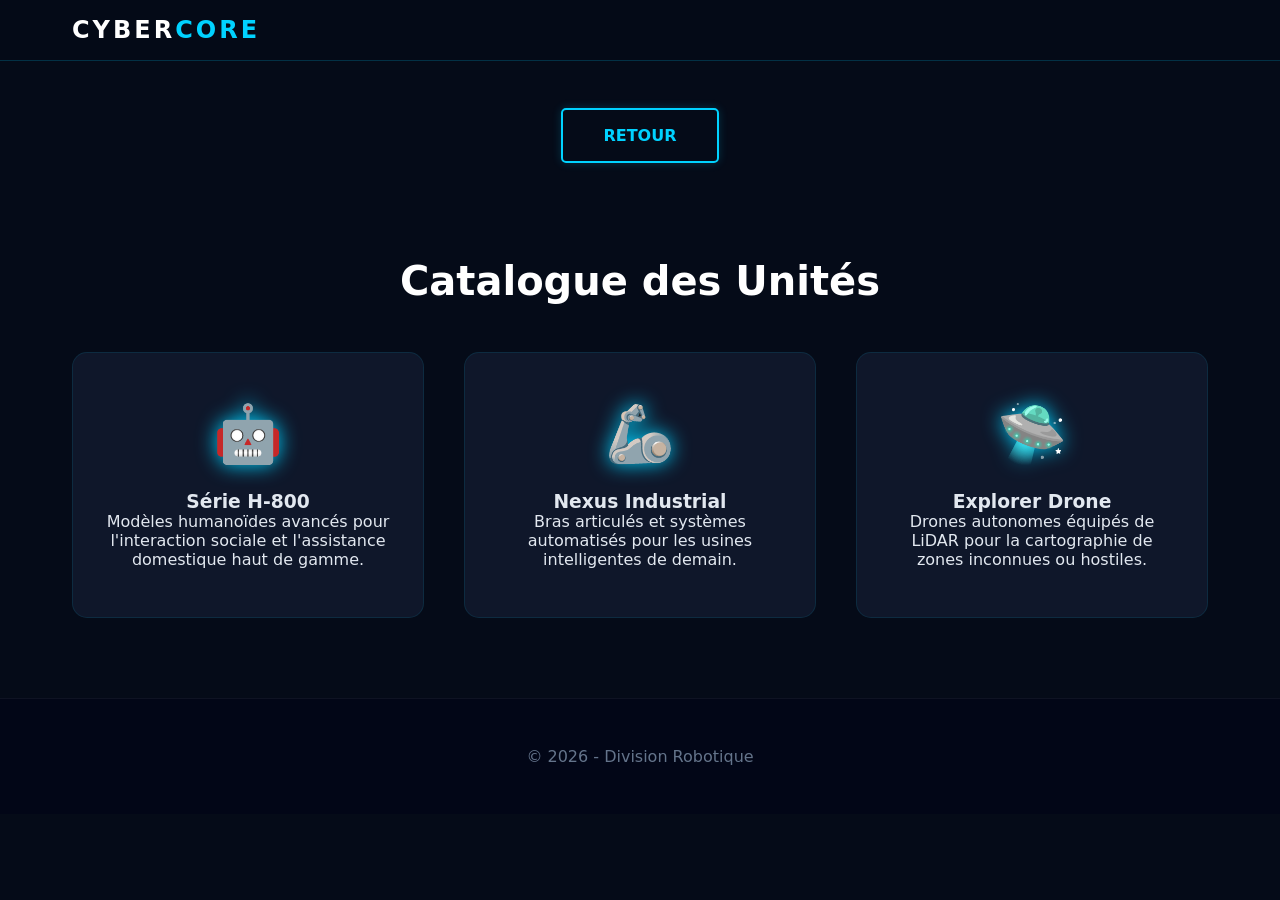
==== page1.html @ 7405a137 "Add files via upload" ====
<!DOCTYPE html>
<html lang="fr">
<head>
    <meta charset="UTF-8">
    <meta name="viewport" content="width=device-width, initial-scale=1.0">
    <title>Unités - CyberCore</title>
    <link rel="stylesheet" href="style.css">
</head>
<body>
    
    <header>
        <nav class="navbar">
            <div class="logo">CYBER<span>CORE</span></div>
           
        </nav>
    </header>

   <div class="center-container">
    <a href="index.html" class="btn-glow">RETOUR</a>
</div>

    <section class="container fade-in">
        <h2 class="section-title">Catalogue des Unités</h2>
        <div class="cards-grid">
            <div class="card">
                <div class="icon">🤖</div>
                <h3>Série H-800</h3>
                <p>Modèles humanoïdes avancés pour l'interaction sociale et l'assistance domestique haut de gamme.</p>
            </div>
            <div class="card">
                <div class="icon">🦾</div>
                <h3>Nexus Industrial</h3>
                <p>Bras articulés et systèmes automatisés pour les usines intelligentes de demain.</p>
            </div>
            <div class="card">
                <div class="icon">🛸</div>
                <h3>Explorer Drone</h3>
                <p>Drones autonomes équipés de LiDAR pour la cartographie de zones inconnues ou hostiles.</p>
            </div>
        </div>
    </section>

    <footer><p>&copy; 2026 - Division Robotique</p></footer>
    <script src="script.js"></script>
</body>
</html>
---- style.css ----
:root {
    --primary-color: #00d2ff; 
    --secondary-color: #3a7bd5; 
    --bg-dark: #050b18; 
    --card-bg: #0f172a; 
    --text-light: #e2e8f0;
}



:root {
    --primary-color: #00d2ff; 
    --secondary-color: #3a7bd5;
    --bg-dark: #050b18;
    --card-bg: #0f172a;
    --text-light: #e2e8f0;
    
    --matrix-green: #00ff66; 
}


body.matrix-mode {
    --primary-color: var(--matrix-green);
    --secondary-color: #009933;
    background-gradient: radial-gradient(circle at center, #051a0e 0%, #020604 100%);
}

* {
    margin: 0;
    padding: 0;
    box-sizing: border-box;
    font-family: 'Inter', system-ui, sans-serif;
}

body {
    background-color: var(--bg-dark);
    color: var(--text-light);
    overflow-x: hidden;
}


header {
    background: rgba(5, 11, 24, 0.9);
    backdrop-filter: blur(10px);
    padding: 1rem 0;
    position: sticky;
    top: 0;
    z-index: 1000;
    border-bottom: 1px solid rgba(0, 210, 255, 0.2);
}

.navbar {
    display: flex;
    justify-content: space-between;
    align-items: center;
    max-width: 1200px;
    margin: 0 auto;
    padding: 0 2rem;
}

.logo {
    font-size: 1.5rem;
    font-weight: bold;
    letter-spacing: 3px;
    color: #fff;
}

.logo span { color: var(--primary-color); }

.nav-links { display: flex; list-style: none; }

.nav-links a {
    color: var(--text-light);
    text-decoration: none;
    margin-left: 2rem;
    position: relative;
    transition: 0.3s;
    text-transform: uppercase;
    font-size: 0.9rem;
}

.nav-links a::after {
    content: '';
    position: absolute;
    width: 0;
    height: 2px;
    bottom: -5px;
    left: 0;
    background: var(--primary-color);
    transition: width 0.3s;
}

.nav-links a:hover::after { width: 100%; }


.hero {
    height: 80vh;
    display: flex;
    align-items: center;
    justify-content: center;
    
    background: radial-gradient(circle at center, #112240 0%, #050b18 100%);
}

.hero-content {
    text-align: center;
    max-width: 800px;
}

.hero-content h1 {
    font-size: 4rem;
    margin-bottom: 1rem;
    animation: slideDown 1s ease-out;
}

.hero-content h1 span {
    background: linear-gradient(to right, var(--primary-color), #fff);
    -webkit-background-clip: text;
    -webkit-text-fill-color: transparent;
}


.btn-glow {
    display: inline-block;
    margin-top: 2rem;
    padding: 1rem 2.5rem;
    background: transparent;
    color: var(--primary-color);
    border: 2px solid var(--primary-color);
    text-decoration: none;
    border-radius: 5px; /* Un peu plus carré pour le côté machine */
    font-weight: bold;
    text-transform: uppercase;
    box-shadow: 0 0 10px rgba(0, 210, 255, 0.2);
    transition: 0.4s;
}

.btn-glow:hover {
    transform: translateY(-5px);
    box-shadow: 0 0 30px rgba(0, 210, 255, 0.5);
    background: var(--primary-color);
    color: #050b18;
}


.container { padding: 5rem 2rem; max-width: 1200px; margin: auto; }

.section-title {
    text-align: center;
    margin-bottom: 3rem;
    font-size: 2.5rem;
    color: #fff;
}

.cards-grid {
    display: grid;
    grid-template-columns: repeat(auto-fit, minmax(300px, 1fr));
    gap: 2.5rem;
}

.card {
    background: var(--card-bg);
    padding: 3rem 2rem;
    border-radius: 15px;
    text-align: center;
    border: 1px solid rgba(0, 210, 255, 0.1);
    transition: all 0.4s cubic-bezier(0.175, 0.885, 0.32, 1.275);
}

.card:hover {
    transform: translateY(-15px);
    border-color: var(--primary-color);
    box-shadow: 0 10px 30px rgba(0, 0, 0, 0.5);
}

.icon { 
    font-size: 3.5rem; 
    margin-bottom: 1.5rem; 
    display: block; 
    filter: drop-shadow(0 0 10px var(--primary-color));
}


@keyframes slideDown {
    from { opacity: 0; transform: translateY(-30px); }
    to { opacity: 1; transform: translateY(0); }
}

.fade-in { animation: fadeIn 1.5s ease-in; }

@keyframes fadeIn {
    from { opacity: 0; }
    to { opacity: 1; }
}

footer {
    text-align: center;
    padding: 3rem;
    background: #020617;
    border-top: 1px solid rgba(255,255,255,0.05);
    color: #64748b;
}
.center-container {
    display: flex;
    justify-content: center; 
    align-items: center;    
    margin-top: 20px;        
    margin-bottom: 20px;     
}


:root {
    --matrix-green: #00ff66;
}


body.matrix-mode {
    --primary-color: var(--matrix-green);
    --secondary-color: #009933;
}


.center-container {
    display: flex;
    justify-content: center;
    margin: 30px 0;
}
.center-container {
    display: flex;
    justify-content: center;
    align-items: center;
    margin: 15px 0;  
    padding: 0;     
    height: auto;   
}
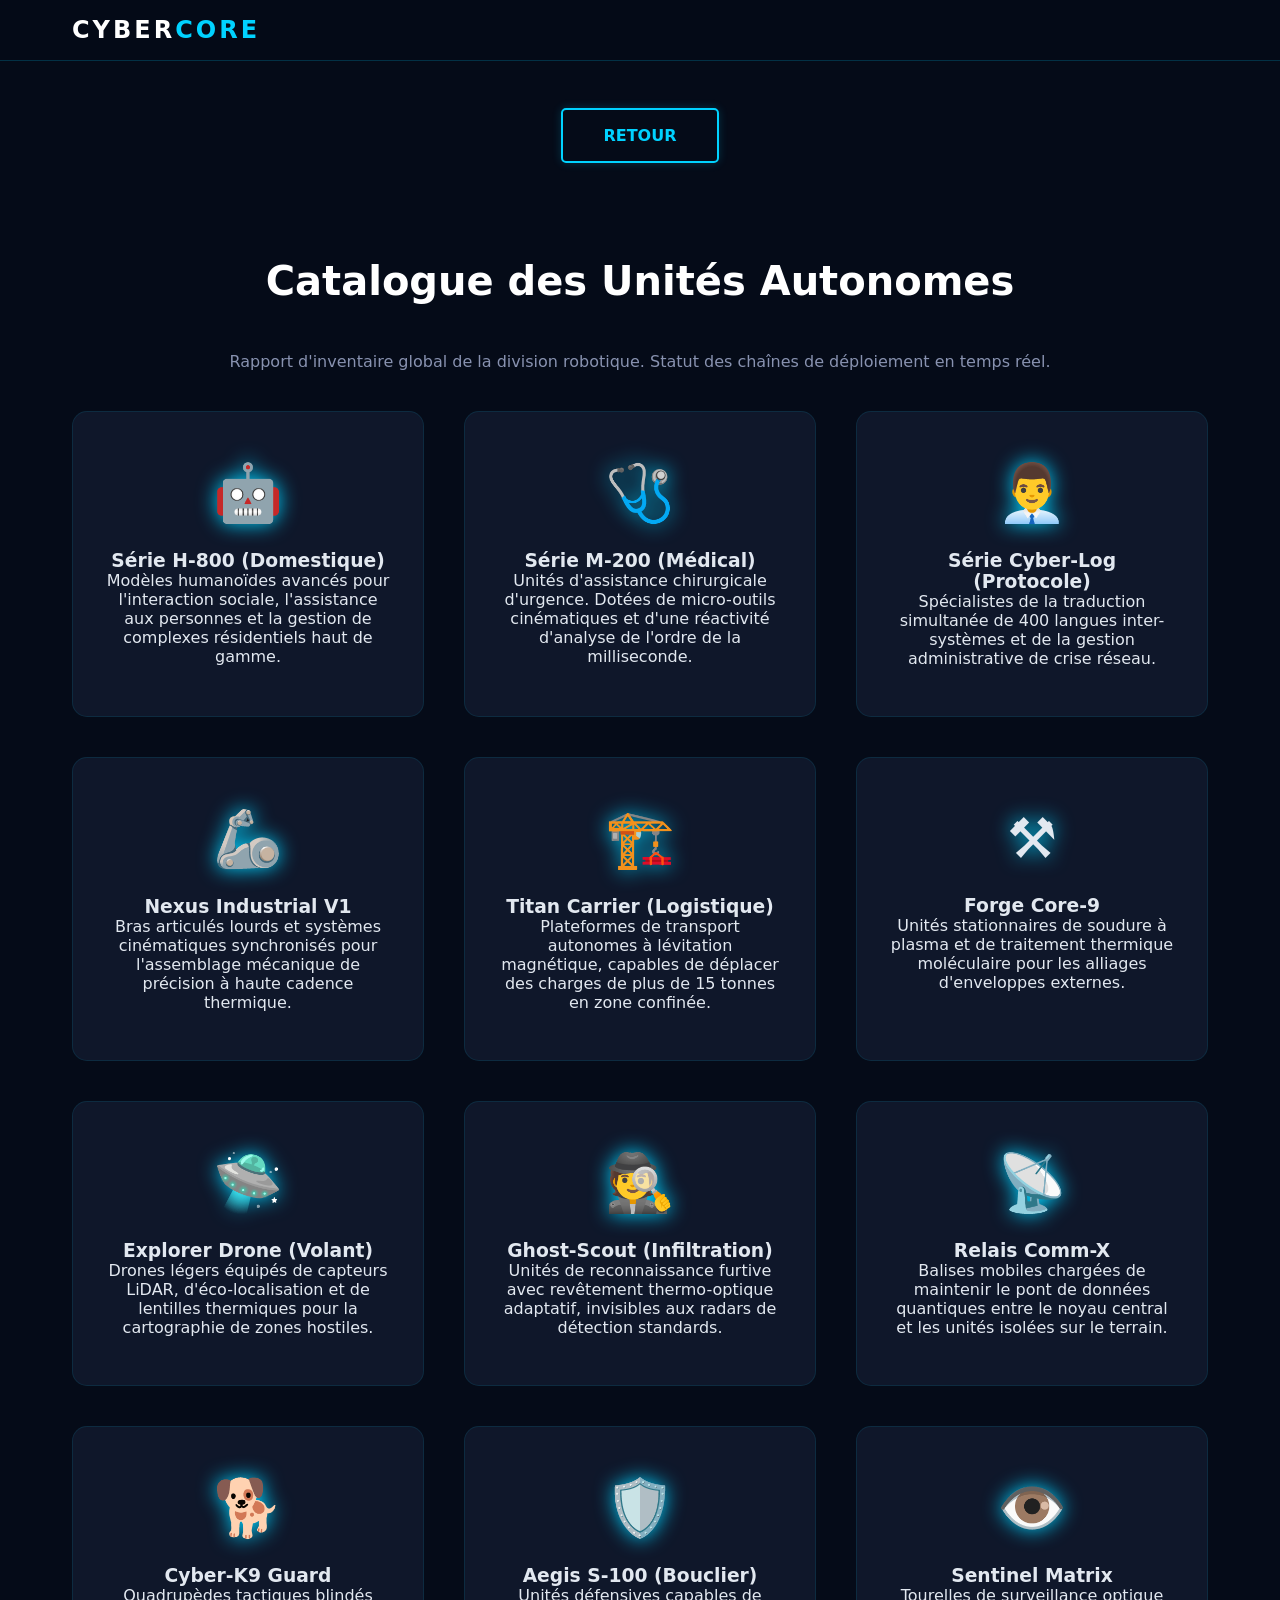
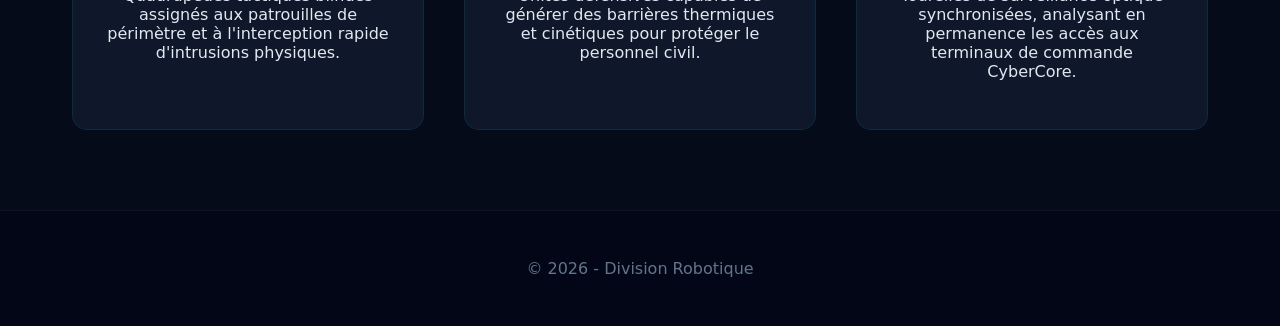
==== commit 40e08274: "Add files via upload" ====
--- a/page1.html
+++ b/page1.html
@@ -11,36 +11,98 @@
     <header>
         <nav class="navbar">
             <div class="logo">CYBER<span>CORE</span></div>
-           
         </nav>
     </header>
 
-   <div class="center-container">
-    <a href="index.html" class="btn-glow">RETOUR</a>
-</div>
+    <div class="center-container">
+        <a href="index.html#features" class="btn-glow">RETOUR</a>
+    </div>
 
     <section class="container fade-in">
-        <h2 class="section-title">Catalogue des Unités</h2>
+        <h2 class="section-title">Catalogue des Unités Autonomes</h2>
+        <p style="text-align: center; color: #8892b0; margin-bottom: 40px;">Rapport d'inventaire global de la division robotique. Statut des chaînes de déploiement en temps réel.</p>
+
         <div class="cards-grid">
+            
             <div class="card">
                 <div class="icon">🤖</div>
-                <h3>Série H-800</h3>
-                <p>Modèles humanoïdes avancés pour l'interaction sociale et l'assistance domestique haut de gamme.</p>
+                <h3>Série H-800 (Domestique)</h3>
+                <p>Modèles humanoïdes avancés pour l'interaction sociale, l'assistance aux personnes et la gestion de complexes résidentiels haut de gamme.</p>
             </div>
+            
+            <div class="card">
+                <div class="icon">🩺</div>
+                <h3>Série M-200 (Médical)</h3>
+                <p>Unités d'assistance chirurgicale d'urgence. Dotées de micro-outils cinématiques et d'une réactivité d'analyse de l'ordre de la milliseconde.</p>
+            </div>
+
+            <div class="card">
+                <div class="icon">👨‍💼</div>
+                <h3>Série Cyber-Log (Protocole)</h3>
+                <p>Spécialistes de la traduction simultanée de 400 langues inter-systèmes et de la gestion administrative de crise réseau.</p>
+            </div>
+
             <div class="card">
                 <div class="icon">🦾</div>
-                <h3>Nexus Industrial</h3>
-                <p>Bras articulés et systèmes automatisés pour les usines intelligentes de demain.</p>
+                <h3>Nexus Industrial V1</h3>
+                <p>Bras articulés lourds et systèmes cinématiques synchronisés pour l'assemblage mécanique de précision à haute cadence thermique.</p>
             </div>
+
+            <div class="card">
+                <div class="icon">🏗️</div>
+                <h3>Titan Carrier (Logistique)</h3>
+                <p>Plateformes de transport autonomes à lévitation magnétique, capables de déplacer des charges de plus de 15 tonnes en zone confinée.</p>
+            </div>
+
+            <div class="card">
+                <div class="icon">⚒️</div>
+                <h3>Forge Core-9</h3>
+                <p>Unités stationnaires de soudure à plasma et de traitement thermique moléculaire pour les alliages d'enveloppes externes.</p>
+            </div>
+
             <div class="card">
                 <div class="icon">🛸</div>
-                <h3>Explorer Drone</h3>
-                <p>Drones autonomes équipés de LiDAR pour la cartographie de zones inconnues ou hostiles.</p>
+                <h3>Explorer Drone (Volant)</h3>
+                <p>Drones légers équipés de capteurs LiDAR, d'éco-localisation et de lentilles thermiques pour la cartographie de zones hostiles.</p>
             </div>
+
+            <div class="card">
+                <div class="icon">🕵️</div>
+                <h3>Ghost-Scout (Infiltration)</h3>
+                <p>Unités de reconnaissance furtive avec revêtement thermo-optique adaptatif, invisibles aux radars de détection standards.</p>
+            </div>
+
+            <div class="card">
+                <div class="icon">📡</div>
+                <h3>Relais Comm-X</h3>
+                <p>Balises mobiles chargées de maintenir le pont de données quantiques entre le noyau central et les unités isolées sur le terrain.</p>
+            </div>
+
+            <div class="card">
+                <div class="icon">🐕</div>
+                <h3>Cyber-K9 Guard</h3>
+                <p>Quadrupèdes tactiques blindés assignés aux patrouilles de périmètre et à l'interception rapide d'intrusions physiques.</p>
+            </div>
+
+            <div class="card">
+                <div class="icon">🛡️</div>
+                <h3>Aegis S-100 (Bouclier)</h3>
+                <p>Unités défensives capables de générer des barrières thermiques et cinétiques pour protéger le personnel civil.</p>
+            </div>
+
+            <div class="card">
+                <div class="icon">👁️</div>
+                <h3>Sentinel Matrix</h3>
+                <p>Tourelles de surveillance optique synchronisées, analysant en permanence les accès aux terminaux de commande CyberCore.</p>
+            </div>
+
         </div>
     </section>
 
-    <footer><p>&copy; 2026 - Division Robotique</p></footer>
+    <footer>
+        <p>&copy; 2026 - Division Robotique</p>
+    </footer>
+    
     <script src="script.js"></script>
 </body>
 </html>
